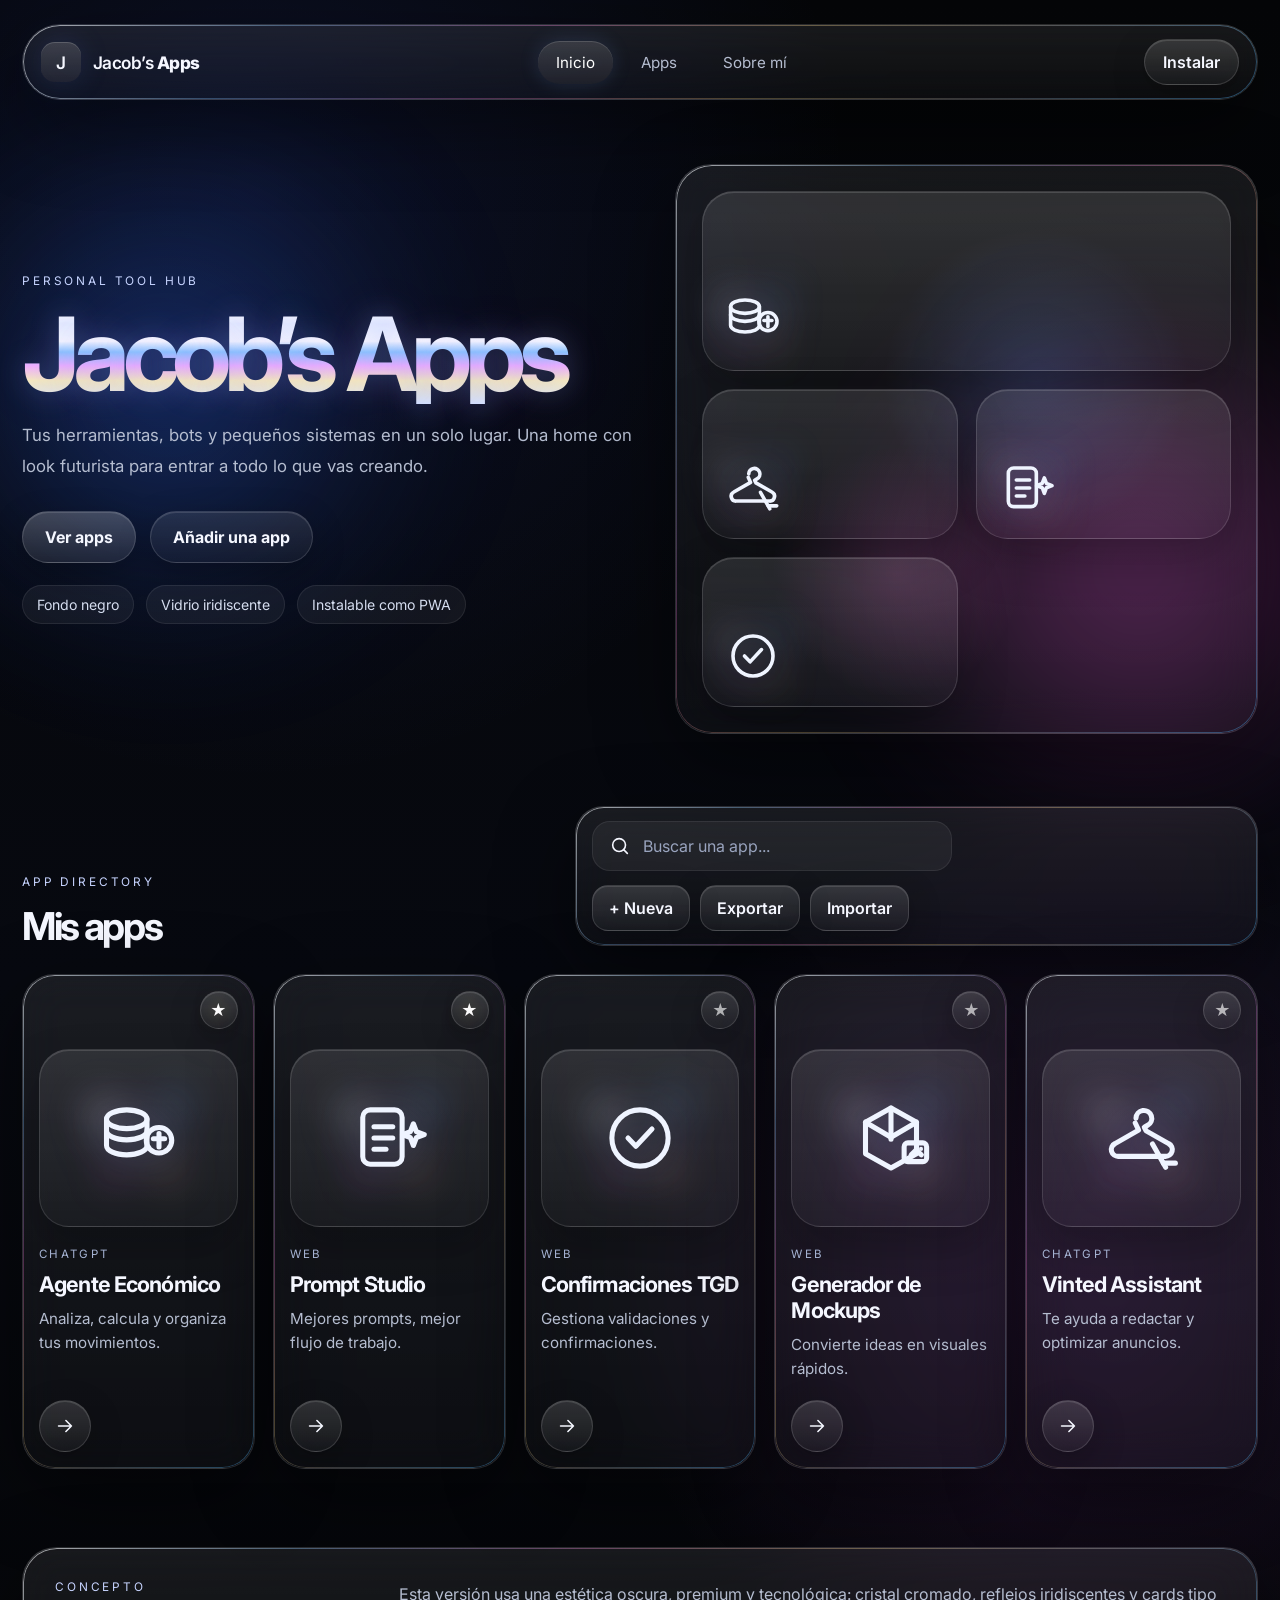
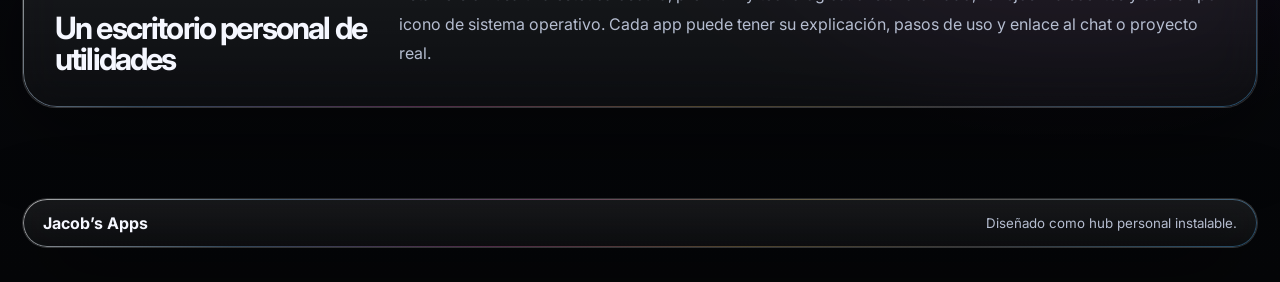
==== jacobs-apps/index.html @ e9bd0914 "Add Jacob's Apps PWA under independent /jacobs-apps path" ====
<!doctype html>
<html lang="es">
<head>
  <meta charset="utf-8">
  <meta name="viewport" content="width=device-width, initial-scale=1, viewport-fit=cover">
  <meta name="theme-color" content="#050608">
  <meta name="description" content="Jacob's Apps — hub personal de herramientas, bots y proyectos.">
  <meta name="apple-mobile-web-app-capable" content="yes">
  <meta name="apple-mobile-web-app-status-bar-style" content="black-translucent">
  <meta name="apple-mobile-web-app-title" content="Jacob's Apps">
  <link rel="manifest" href="manifest.webmanifest">
  <link rel="icon" href="icon.svg" type="image/svg+xml">
  <link rel="apple-touch-icon" href="icons/icon-192.png">
  <link rel="preconnect" href="https://fonts.googleapis.com">
  <link rel="preconnect" href="https://fonts.gstatic.com" crossorigin>
  <link href="https://fonts.googleapis.com/css2?family=Inter:wght@400;500;600;700;800&display=swap" rel="stylesheet">
  <link rel="stylesheet" href="styles.css">
  <title>Jacob's Apps</title>
</head>
<body>
  <div class="noise" aria-hidden="true"></div>
  <div class="aurora aurora-a" aria-hidden="true"></div>
  <div class="aurora aurora-b" aria-hidden="true"></div>

  <header class="shell top-shell">
    <div class="glass nav-bar">
      <a class="brand" href="#home" aria-label="Ir al inicio">
        <span class="brand-chip">J</span>
        <span>Jacob’s <strong>Apps</strong></span>
      </a>
      <nav class="nav-links">
        <a href="#home" class="is-active">Inicio</a>
        <a href="#apps">Apps</a>
        <a href="#about">Sobre mí</a>
      </nav>
      <div class="nav-actions">
        <button class="pill-button" id="installButton" type="button">Instalar</button>
      </div>
    </div>
  </header>

  <main id="home">
    <section class="hero shell">
      <div class="hero-copy">
        <div class="eyebrow">PERSONAL TOOL HUB</div>
        <h1 class="hero-title iridescent-text">Jacob’s Apps</h1>
        <p class="hero-subtitle">Tus herramientas, bots y pequeños sistemas en un solo lugar. Una home con look futurista para entrar a todo lo que vas creando.</p>
        <div class="hero-cta-row">
          <a class="cta primary" href="#apps">Ver apps</a>
          <button class="cta secondary" id="heroAddButton" type="button">Añadir una app</button>
        </div>
        <div class="hero-meta">
          <span>Fondo negro</span>
          <span>Vidrio iridiscente</span>
          <span>Instalable como PWA</span>
        </div>
      </div>
      <div class="hero-showcase glass">
        <div class="showcase-rings" aria-hidden="true"></div>
        <div class="showcase-grid" id="heroPreview"></div>
      </div>
    </section>

    <section class="shell controls-row" id="apps">
      <div>
        <div class="eyebrow">APP DIRECTORY</div>
        <h2 class="section-title">Mis apps</h2>
      </div>
      <div class="toolbar glass">
        <label class="search-field" aria-label="Buscar apps">
          <svg viewBox="0 0 24 24" aria-hidden="true"><circle cx="11" cy="11" r="7"></circle><path d="m20 20-4-4"></path></svg>
          <input id="searchInput" type="search" placeholder="Buscar una app..." autocomplete="off">
        </label>
        <div class="toolbar-buttons">
          <button class="mini-button" id="addAppButton" type="button">+ Nueva</button>
          <button class="mini-button" id="exportButton" type="button">Exportar</button>
          <button class="mini-button" id="importButton" type="button">Importar</button>
          <input id="importFile" type="file" accept="application/json,.json" hidden>
        </div>
      </div>
    </section>

    <section class="shell">
      <div class="apps-grid" id="appsGrid"></div>
      <div class="empty-state glass" id="emptyState" hidden>
        <h3>No hay resultados</h3>
        <p>Prueba otra búsqueda o añade una nueva app.</p>
      </div>
    </section>

    <section class="shell about-section" id="about">
      <div class="glass about-card">
        <div>
          <div class="eyebrow">CONCEPTO</div>
          <h2 class="section-title small">Un escritorio personal de utilidades</h2>
        </div>
        <p>Esta versión usa una estética oscura, premium y tecnológica: cristal cromado, reflejos iridiscentes y cards tipo icono de sistema operativo. Cada app puede tener su explicación, pasos de uso y enlace al chat o proyecto real.</p>
      </div>
    </section>
  </main>

  <footer class="shell footer">
    <div class="glass footer-card">
      <span>Jacob’s Apps</span>
      <small>Diseñado como hub personal instalable.</small>
    </div>
  </footer>

  <div class="overlay" id="detailOverlay" hidden>
    <div class="overlay-backdrop" data-close="detail"></div>
    <section class="modal glass detail-modal" role="dialog" aria-modal="true" aria-labelledby="detailTitle">
      <button class="icon-close" type="button" data-close="detail" aria-label="Cerrar">
        <svg viewBox="0 0 24 24"><path d="M18 6 6 18M6 6l12 12"></path></svg>
      </button>
      <div id="detailContent"></div>
    </section>
  </div>

  <div class="overlay" id="editorOverlay" hidden>
    <div class="overlay-backdrop" data-close="editor"></div>
    <section class="modal glass editor-modal" role="dialog" aria-modal="true" aria-labelledby="editorTitle">
      <button class="icon-close" type="button" data-close="editor" aria-label="Cerrar">
        <svg viewBox="0 0 24 24"><path d="M18 6 6 18M6 6l12 12"></path></svg>
      </button>
      <div class="modal-head">
        <div class="eyebrow">EDITA TU CATÁLOGO</div>
        <h2 id="editorTitle" class="section-title small">Nueva app</h2>
      </div>
      <form id="appForm" class="app-form">
        <input type="hidden" id="fieldId">
        <div class="form-grid">
          <label>
            <span>Nombre *</span>
            <input id="fieldName" maxlength="40" required>
          </label>
          <label>
            <span>Tipo</span>
            <select id="fieldType">
              <option>ChatGPT</option>
              <option>Telegram</option>
              <option>Web</option>
              <option>Otro</option>
            </select>
          </label>
          <label class="full">
            <span>Descripción corta</span>
            <input id="fieldTagline" maxlength="80" placeholder="Una frase corta para la tarjeta">
          </label>
          <label class="full">
            <span>Descripción completa</span>
            <textarea id="fieldDescription" rows="4" placeholder="Explica qué hace esta app."></textarea>
          </label>
          <label>
            <span>Icono</span>
            <select id="fieldIcon">
              <option value="coins">Monedas</option>
              <option value="hanger">Percha</option>
              <option value="spark">Documento + brillo</option>
              <option value="check">Check</option>
              <option value="cube">Cubo</option>
              <option value="bot">Bot</option>
              <option value="plane">Viajes</option>
              <option value="chart">Gráfico</option>
              <option value="app">Apps</option>
            </select>
          </label>
          <label>
            <span>Enlace</span>
            <input id="fieldUrl" type="url" placeholder="https://...">
          </label>
          <label class="full">
            <span>Pasos de uso (uno por línea)</span>
            <textarea id="fieldSteps" rows="4" placeholder="Abre la app&#10;Escribe lo que necesitas&#10;Recibe el resultado"></textarea>
          </label>
        </div>
        <div class="form-actions">
          <button class="cta secondary" type="button" id="deleteButton" hidden>Eliminar</button>
          <div class="form-actions-right">
            <button class="cta secondary" type="button" data-close="editor">Cancelar</button>
            <button class="cta primary" type="submit">Guardar</button>
          </div>
        </div>
      </form>
    </section>
  </div>

  <div class="overlay" id="installOverlay" hidden>
    <div class="overlay-backdrop" data-close="install"></div>
    <section class="modal glass install-modal" role="dialog" aria-modal="true" aria-labelledby="installTitle">
      <button class="icon-close" type="button" data-close="install" aria-label="Cerrar">
        <svg viewBox="0 0 24 24"><path d="M18 6 6 18M6 6l12 12"></path></svg>
      </button>
      <div class="eyebrow">PWA READY</div>
      <h2 id="installTitle" class="section-title small">Instala Jacob’s Apps</h2>
      <p>Puedes añadirla al escritorio o a la pantalla de inicio para sentirla como una app real.</p>
      <div id="installInstructions" class="install-copy"></div>
      <button class="cta primary" id="nativeInstallButton" type="button" hidden>Instalar ahora</button>
    </section>
  </div>

  <template id="cardTemplate">
    <article class="app-card glass">
      <button class="favorite-button" type="button" aria-label="Marcar favorita">★</button>
      <div class="app-icon-shell">
        <div class="app-icon"></div>
      </div>
      <div class="card-copy">
        <p class="app-type"></p>
        <h3 class="app-name"></h3>
        <p class="app-tagline"></p>
      </div>
      <div class="card-footer">
        <button class="arrow-button" type="button" aria-label="Ver detalle">
          <svg viewBox="0 0 24 24"><path d="M5 12h14m-6-6 6 6-6 6"></path></svg>
        </button>
      </div>
    </article>
  </template>

  <script src="app.js"></script>
</body>
</html>
---- jacobs-apps/styles.css ----
[hidden]{display:none!important}
:root{
  color-scheme:dark;
  --bg:#050608;
  --bg-soft:#0b0d12;
  --panel:rgba(18,20,29,.42);
  --panel-strong:rgba(18,20,29,.66);
  --line:rgba(255,255,255,.12);
  --text:#f5f7ff;
  --muted:#b5bdd0;
  --muted-2:#7c859d;
  --glow-a:rgba(79,148,255,.33);
  --glow-b:rgba(255,91,199,.24);
  --glow-c:rgba(255,206,119,.22);
  --shadow:0 24px 80px rgba(0,0,0,.45);
  --radius:28px;
  --radius-sm:18px;
  --max:1320px;
  font-family:'Inter',system-ui,-apple-system,Segoe UI,sans-serif;
}
*{box-sizing:border-box}
html{scroll-behavior:smooth}
body{margin:0;background:radial-gradient(circle at 20% 10%, rgba(60,91,255,.12), transparent 30%), radial-gradient(circle at 84% 68%, rgba(217,79,255,.12), transparent 28%), linear-gradient(180deg,#050608 0%, #070910 52%, #050608 100%);color:var(--text);min-height:100vh;overflow-x:hidden;-webkit-font-smoothing:antialiased}
a{text-decoration:none;color:inherit}button,input,textarea,select{font:inherit;color:inherit}button{cursor:pointer}svg{width:22px;height:22px;display:block;fill:none;stroke:currentColor;stroke-width:1.75;stroke-linecap:round;stroke-linejoin:round}
.noise,.aurora{position:fixed;pointer-events:none;inset:auto;z-index:-2}.noise{inset:0;background-image:radial-gradient(rgba(255,255,255,.06) 0.4px, transparent 0.4px);background-size:4px 4px;opacity:.08;mix-blend-mode:soft-light}.aurora{width:46vw;height:46vw;filter:blur(90px);opacity:.45;border-radius:50%}.aurora-a{left:-10vw;top:10vh;background:radial-gradient(circle,#2f70ff 0%, rgba(47,112,255,.1) 48%, transparent 70%)}.aurora-b{right:-12vw;top:30vh;background:radial-gradient(circle,#ff4fe7 0%, rgba(255,79,231,.1) 48%, transparent 72%)}
.shell{width:min(var(--max),calc(100% - 44px));margin-inline:auto}
.glass{position:relative;background:linear-gradient(180deg,rgba(255,255,255,.08),rgba(255,255,255,.03));border:1px solid rgba(255,255,255,.12);box-shadow:var(--shadow), inset 0 1px 0 rgba(255,255,255,.10);backdrop-filter:blur(22px);-webkit-backdrop-filter:blur(22px)}
.glass::before{content:"";position:absolute;inset:0;padding:1px;border-radius:inherit;background:linear-gradient(135deg, rgba(255,255,255,.65), rgba(127,195,255,.34) 20%, rgba(255,119,221,.3) 40%, rgba(255,214,122,.3) 60%, rgba(255,255,255,.2) 78%, rgba(77,182,255,.42));-webkit-mask:linear-gradient(#000 0 0) content-box,linear-gradient(#000 0 0);-webkit-mask-composite:xor;mask-composite:exclude;pointer-events:none;opacity:.9}
.top-shell{padding-top:24px}.nav-bar{border-radius:999px;display:flex;align-items:center;justify-content:space-between;padding:14px 18px;gap:18px}.brand{display:flex;align-items:center;gap:12px;font-weight:600;font-size:1.08rem;letter-spacing:-.03em}.brand strong{font-weight:800}.brand-chip{width:40px;height:40px;border-radius:14px;display:grid;place-items:center;background:linear-gradient(180deg,rgba(255,255,255,.16),rgba(255,255,255,.06));box-shadow:inset 0 1px 0 rgba(255,255,255,.16),0 0 30px rgba(90,145,255,.15)}
.nav-links{display:flex;gap:10px;flex-wrap:wrap}.nav-links a{padding:12px 18px;border-radius:999px;color:var(--muted);font-size:.95rem;transition:.22s ease}.nav-links a:hover,.nav-links a.is-active{color:#fff;background:linear-gradient(180deg,rgba(255,255,255,.14),rgba(255,255,255,.05));box-shadow:inset 0 1px 0 rgba(255,255,255,.14), 0 0 20px rgba(111,172,255,.15)}
.pill-button,.mini-button,.cta,.arrow-button,.favorite-button,.icon-close{border:1px solid rgba(255,255,255,.14);background:linear-gradient(180deg,rgba(255,255,255,.14),rgba(255,255,255,.04));color:var(--text);box-shadow:inset 0 1px 0 rgba(255,255,255,.12),0 10px 32px rgba(0,0,0,.25);transition:transform .2s ease, box-shadow .2s ease, background .2s ease}.pill-button:hover,.mini-button:hover,.cta:hover,.arrow-button:hover,.favorite-button:hover,.icon-close:hover{transform:translateY(-2px);box-shadow:inset 0 1px 0 rgba(255,255,255,.18),0 16px 38px rgba(0,0,0,.35)}
.pill-button{border-radius:999px;padding:12px 18px;font-weight:600}.hero{padding-top:64px;display:grid;grid-template-columns:minmax(0,1.03fr) minmax(340px,.97fr);gap:34px;align-items:center}.eyebrow{font-size:.74rem;letter-spacing:.24em;color:#c7d4ff;text-transform:uppercase;margin-bottom:18px}.hero-title{margin:0;font-size:clamp(3.4rem,8vw,7rem);line-height:.95;letter-spacing:-.07em}.iridescent-text{background:linear-gradient(180deg,#ffffff 0%,#eaf0ff 18%,#ffffff 36%,#8dc8ff 47%,#f7b1ff 61%,#fff0ba 76%,#dbe8ff 100%);-webkit-background-clip:text;background-clip:text;color:transparent;text-shadow:0 0 28px rgba(111,172,255,.25), 0 0 55px rgba(255,109,228,.14)}
.hero-subtitle{max-width:640px;font-size:1.05rem;line-height:1.8;color:var(--muted)}.hero-cta-row{display:flex;gap:14px;flex-wrap:wrap;margin-top:30px}.cta{border-radius:999px;padding:15px 22px;min-height:52px;font-weight:700}.cta.primary{background:linear-gradient(180deg,rgba(255,255,255,.22),rgba(255,255,255,.08))}.cta.secondary{background:linear-gradient(180deg,rgba(255,255,255,.10),rgba(255,255,255,.03))}.hero-meta{display:flex;gap:12px;flex-wrap:wrap;margin-top:22px}.hero-meta span{padding:10px 14px;border-radius:999px;background:rgba(255,255,255,.05);border:1px solid rgba(255,255,255,.08);font-size:.88rem;color:#d5ddef}
.hero-showcase{min-height:520px;border-radius:36px;padding:26px;overflow:hidden}.showcase-rings{position:absolute;inset:-10% -10% auto auto;width:120%;height:120%;background:radial-gradient(circle at 60% 40%, rgba(86,145,255,.18), transparent 26%), radial-gradient(circle at 40% 68%, rgba(255,116,222,.16), transparent 20%)}.showcase-grid{position:relative;z-index:1;display:grid;grid-template-columns:repeat(2,minmax(0,1fr));gap:18px;height:100%}.showcase-tile{min-height:150px;border-radius:32px;padding:18px;display:flex;align-items:flex-end;justify-content:flex-start;background:linear-gradient(180deg,rgba(255,255,255,.11),rgba(255,255,255,.03));border:1px solid rgba(255,255,255,.13);box-shadow:inset 0 1px 0 rgba(255,255,255,.14),0 18px 48px rgba(0,0,0,.25)}.showcase-tile:nth-child(1){grid-column:span 2;min-height:180px}.showcase-tile .showcase-icon{width:64px;height:64px}
.controls-row{margin-top:72px;display:flex;align-items:end;justify-content:space-between;gap:20px}.section-title{margin:0;font-size:clamp(2rem,3vw,3.2rem);line-height:1.02;letter-spacing:-.06em}.section-title.small{font-size:clamp(1.8rem,2.4vw,2.35rem)}
.toolbar{padding:14px 16px;border-radius:28px;display:flex;align-items:center;gap:14px;flex-wrap:wrap;justify-content:space-between}.search-field{min-width:min(360px,100%);display:flex;align-items:center;gap:10px;padding:13px 16px;border-radius:18px;background:rgba(255,255,255,.05);border:1px solid rgba(255,255,255,.08)}.search-field input{flex:1;background:transparent;border:0;outline:0}.search-field input::placeholder{color:#99a4be}.toolbar-buttons{display:flex;gap:10px;flex-wrap:wrap}.mini-button{border-radius:16px;padding:12px 16px;font-weight:600}
.apps-grid{margin-top:28px;display:grid;grid-template-columns:repeat(5,minmax(0,1fr));gap:18px}.app-card{border-radius:32px;padding:16px;min-height:340px;display:flex;flex-direction:column;gap:20px;cursor:pointer;overflow:hidden}.app-card:hover{transform:translateY(-5px)}.app-card .favorite-button{align-self:flex-end;width:38px;height:38px;border-radius:50%;display:grid;place-items:center;font-size:1rem;color:rgba(255,255,255,.65)}.app-card .favorite-button.is-on{color:#fff;text-shadow:0 0 18px rgba(255,231,120,.5)}
.app-icon-shell{display:grid;place-items:center;min-height:178px;border-radius:30px;background:linear-gradient(180deg,rgba(255,255,255,.10),rgba(255,255,255,.03));border:1px solid rgba(255,255,255,.12);box-shadow:inset 0 1px 0 rgba(255,255,255,.14),0 22px 46px rgba(0,0,0,.25)}
.app-icon,.detail-icon,.showcase-icon{position:relative;color:#eff4ff;filter:drop-shadow(0 0 20px rgba(120,188,255,.25)) drop-shadow(0 0 24px rgba(255,119,223,.15))}
.app-icon svg,.detail-icon svg,.showcase-icon svg{width:90px;height:90px;stroke-width:1.35}.showcase-icon svg{width:64px;height:64px}.detail-icon svg{width:112px;height:112px}
.app-icon::before,.detail-icon::before,.showcase-icon::before{content:"";position:absolute;inset:-18%;border-radius:38%;background:radial-gradient(circle at 20% 30%, rgba(255,255,255,.28), transparent 20%), radial-gradient(circle at 75% 80%, rgba(255,188,117,.18), transparent 18%), radial-gradient(circle at 82% 20%, rgba(99,188,255,.22), transparent 18%), radial-gradient(circle at 30% 80%, rgba(255,117,219,.16), transparent 17%);filter:blur(18px);z-index:-1}
.card-copy{display:flex;flex-direction:column;gap:10px}.app-type{margin:0;font-size:.72rem;letter-spacing:.20em;text-transform:uppercase;color:#a6b4d4}.app-name{margin:0;font-size:1.35rem;letter-spacing:-.04em}.app-tagline{margin:0;color:var(--muted);line-height:1.55;font-size:.95rem}.card-footer{margin-top:auto;display:flex;justify-content:flex-start}.arrow-button{width:52px;height:52px;border-radius:50%;display:grid;place-items:center}
.empty-state{margin-top:26px;border-radius:26px;padding:42px;text-align:center}
.about-section{margin:78px auto 90px}.about-card{border-radius:34px;padding:32px;display:grid;grid-template-columns:320px 1fr;gap:24px;align-items:start}.about-card p{margin:0;color:var(--muted);line-height:1.85}.footer{padding-bottom:34px}.footer-card{border-radius:999px;padding:14px 20px;display:flex;align-items:center;justify-content:space-between;gap:18px}.footer-card span{font-weight:700}.footer-card small{color:var(--muted)}
.overlay{position:fixed;inset:0;z-index:30;display:grid;place-items:center;padding:24px}.overlay-backdrop{position:absolute;inset:0;background:rgba(1,2,6,.72);backdrop-filter:blur(18px);-webkit-backdrop-filter:blur(18px)}.modal{position:relative;z-index:1;border-radius:34px;width:min(980px,100%);max-height:min(92vh,1000px);overflow:auto;padding:28px}.detail-modal{padding:32px}.editor-modal,.install-modal{width:min(840px,100%)}
.icon-close{position:absolute;right:18px;top:18px;width:44px;height:44px;border-radius:50%;display:grid;place-items:center}
.detail-layout{display:grid;grid-template-columns:260px 1fr;gap:28px;align-items:start}.detail-visual{border-radius:28px;padding:22px;min-height:260px;display:grid;place-items:center;background:linear-gradient(180deg,rgba(255,255,255,.10),rgba(255,255,255,.03));border:1px solid rgba(255,255,255,.12)}.detail-type{font-size:.76rem;letter-spacing:.22em;text-transform:uppercase;color:#aab7d7;margin-bottom:8px}.detail-title{margin:0;font-size:clamp(2rem,4vw,3rem);letter-spacing:-.06em}.detail-tagline{font-size:1.05rem;color:#d3dbef;margin:12px 0 20px}.detail-description{color:var(--muted);line-height:1.85;margin:0 0 22px}.detail-steps{padding:0;margin:0;list-style:none;display:grid;gap:12px}.detail-steps li{display:flex;gap:12px;align-items:flex-start;color:var(--muted)}.step-badge{flex:none;width:28px;height:28px;border-radius:50%;display:grid;place-items:center;background:rgba(255,255,255,.08);border:1px solid rgba(255,255,255,.1);color:#fff;font-size:.85rem}
.detail-actions{display:flex;gap:12px;flex-wrap:wrap;margin-top:28px}.detail-empty{color:var(--muted-2);font-size:.95rem}
.modal-head{margin-bottom:20px}.app-form{display:grid;gap:18px}.form-grid{display:grid;grid-template-columns:repeat(2,minmax(0,1fr));gap:16px}.form-grid label{display:grid;gap:8px}.form-grid label.full{grid-column:1/-1}.form-grid span{font-size:.92rem;color:#cfd7ea}.form-grid input,.form-grid textarea,.form-grid select{border:1px solid rgba(255,255,255,.12);background:rgba(255,255,255,.05);border-radius:18px;padding:14px 16px;outline:0}.form-grid input::placeholder,.form-grid textarea::placeholder{color:#94a1bf}.form-actions{display:flex;justify-content:space-between;gap:14px;flex-wrap:wrap;align-items:center}.form-actions-right{display:flex;gap:12px;flex-wrap:wrap}
.install-copy{color:var(--muted);line-height:1.8;background:rgba(255,255,255,.04);border-radius:22px;border:1px solid rgba(255,255,255,.08);padding:18px}
.hidden{display:none!important}
@media (max-width:1180px){.apps-grid{grid-template-columns:repeat(3,minmax(0,1fr))}.hero{grid-template-columns:1fr}.hero-showcase{min-height:auto}.detail-layout{grid-template-columns:1fr}.about-card{grid-template-columns:1fr}}
@media (max-width:760px){.shell{width:min(var(--max),calc(100% - 24px))}.nav-bar{border-radius:28px;padding:14px;align-items:flex-start;flex-direction:column}.nav-links{width:100%;overflow:auto}.controls-row{align-items:stretch;flex-direction:column}.toolbar{border-radius:26px}.search-field{min-width:0;width:100%}.apps-grid{grid-template-columns:1fr 1fr}.app-card{min-height:310px}.form-grid{grid-template-columns:1fr}.footer-card{border-radius:28px;flex-direction:column;align-items:flex-start}.hero-title{font-size:clamp(2.8rem,18vw,4.8rem)}}
@media (max-width:520px){.apps-grid{grid-template-columns:1fr}.showcase-grid{grid-template-columns:1fr}.showcase-tile:nth-child(1){grid-column:auto}.hero-showcase{padding:18px}.app-icon-shell{min-height:150px}.hero-meta{gap:8px}.cta,.mini-button,.pill-button{width:100%;justify-content:center}.hero-cta-row{flex-direction:column}}
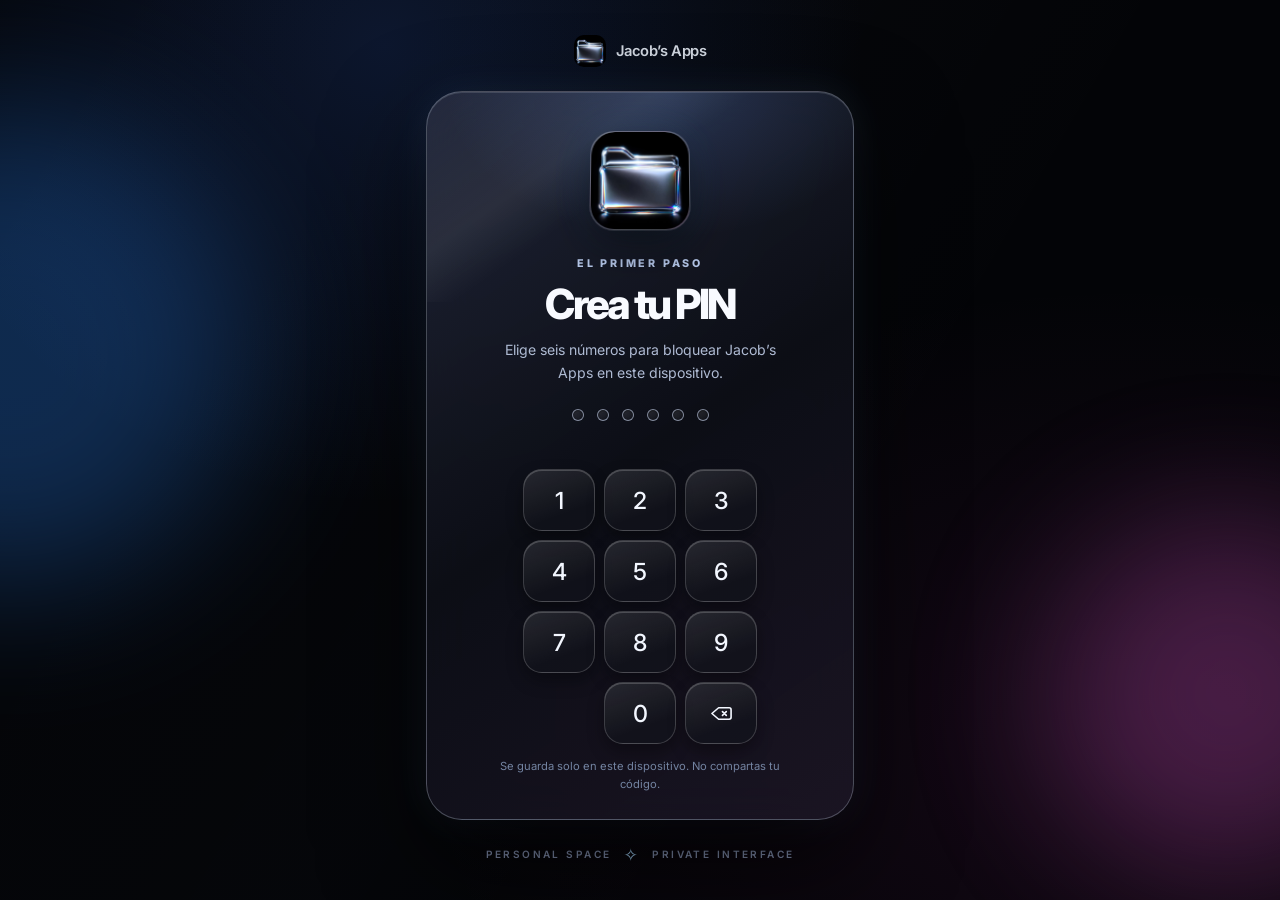
==== commit a4b03753: "Simplify Jacob's Apps to icon launcher, emoji picker and custom chrome logo" ====
--- a/jacobs-apps/index.html
+++ b/jacobs-apps/index.html
@@ -3,220 +3,161 @@
 <head>
   <meta charset="utf-8">
   <meta name="viewport" content="width=device-width, initial-scale=1, viewport-fit=cover">
-  <meta name="theme-color" content="#050608">
-  <meta name="description" content="Jacob's Apps — hub personal de herramientas, bots y proyectos.">
+  <meta name="theme-color" content="#030405">
+  <meta name="description" content="Jacob's Apps — tus herramientas favoritas, en un solo lugar.">
   <meta name="apple-mobile-web-app-capable" content="yes">
   <meta name="apple-mobile-web-app-status-bar-style" content="black-translucent">
   <meta name="apple-mobile-web-app-title" content="Jacob's Apps">
   <link rel="manifest" href="manifest.webmanifest">
-  <link rel="icon" href="icon.svg" type="image/svg+xml">
+  <link rel="icon" href="brand-logo.jpg" type="image/png">
   <link rel="apple-touch-icon" href="icons/icon-192.png">
   <link rel="preconnect" href="https://fonts.googleapis.com">
   <link rel="preconnect" href="https://fonts.gstatic.com" crossorigin>
   <link href="https://fonts.googleapis.com/css2?family=Inter:wght@400;500;600;700;800&display=swap" rel="stylesheet">
   <link rel="stylesheet" href="styles.css">
-  <title>Jacob's Apps</title>
+  <title>Jacob’s Apps</title>
 </head>
-<body>
-  <div class="noise" aria-hidden="true"></div>
-  <div class="aurora aurora-a" aria-hidden="true"></div>
-  <div class="aurora aurora-b" aria-hidden="true"></div>
-
-  <header class="shell top-shell">
-    <div class="glass nav-bar">
-      <a class="brand" href="#home" aria-label="Ir al inicio">
-        <span class="brand-chip">J</span>
-        <span>Jacob’s <strong>Apps</strong></span>
-      </a>
-      <nav class="nav-links">
-        <a href="#home" class="is-active">Inicio</a>
-        <a href="#apps">Apps</a>
-        <a href="#about">Sobre mí</a>
-      </nav>
-      <div class="nav-actions">
-        <button class="pill-button" id="installButton" type="button">Instalar</button>
-      </div>
-    </div>
-  </header>
-
-  <main id="home">
-    <section class="hero shell">
-      <div class="hero-copy">
-        <div class="eyebrow">PERSONAL TOOL HUB</div>
-        <h1 class="hero-title iridescent-text">Jacob’s Apps</h1>
-        <p class="hero-subtitle">Tus herramientas, bots y pequeños sistemas en un solo lugar. Una home con look futurista para entrar a todo lo que vas creando.</p>
-        <div class="hero-cta-row">
-          <a class="cta primary" href="#apps">Ver apps</a>
-          <button class="cta secondary" id="heroAddButton" type="button">Añadir una app</button>
-        </div>
-        <div class="hero-meta">
-          <span>Fondo negro</span>
-          <span>Vidrio iridiscente</span>
-          <span>Instalable como PWA</span>
+<body class="pin-locked">
+  <div id="appShell" hidden inert aria-hidden="true">
+    <header class="shell top-shell" id="home">
+      <div class="topbar">
+        <a href="#home" class="brand" aria-label="Inicio de Jacob’s Apps">
+          <img src="brand-logo.jpg" class="brand-image" alt="">
+          <span>Jacob’s <strong>Apps</strong></span>
+        </a>
+        <nav class="nav-links" aria-label="Navegación principal">
+          <a class="active" href="#home">Inicio</a>
+          <a href="#apps">Apps</a>
+          <button type="button" id="manageButton">Gestionar</button>
+        </nav>
+        <div class="nav-actions">
+          <button class="nav-install" id="installButton" type="button">Instalar</button>
+          <button class="nav-lock" id="lockNowButton" type="button" title="Bloquear" aria-label="Bloquear la app">
+            <svg viewBox="0 0 24 24" aria-hidden="true"><rect x="5" y="10" width="14" height="11" rx="2"></rect><path d="M8 10V7a4 4 0 1 1 8 0v3"></path></svg>
+          </button>
         </div>
       </div>
-      <div class="hero-showcase glass">
-        <div class="showcase-rings" aria-hidden="true"></div>
-        <div class="showcase-grid" id="heroPreview"></div>
-      </div>
-    </section>
+    </header>
 
-    <section class="shell controls-row" id="apps">
-      <div>
-        <div class="eyebrow">APP DIRECTORY</div>
-        <h2 class="section-title">Mis apps</h2>
-      </div>
-      <div class="toolbar glass">
-        <label class="search-field" aria-label="Buscar apps">
-          <svg viewBox="0 0 24 24" aria-hidden="true"><circle cx="11" cy="11" r="7"></circle><path d="m20 20-4-4"></path></svg>
-          <input id="searchInput" type="search" placeholder="Buscar una app..." autocomplete="off">
-        </label>
-        <div class="toolbar-buttons">
-          <button class="mini-button" id="addAppButton" type="button">+ Nueva</button>
-          <button class="mini-button" id="exportButton" type="button">Exportar</button>
-          <button class="mini-button" id="importButton" type="button">Importar</button>
-          <input id="importFile" type="file" accept="application/json,.json" hidden>
+    <main class="shell main-content" id="apps">
+      <h1 class="main-title metal-title">Jacob’s Apps</h1>
+      <div id="appsGrid" class="launcher-grid" aria-label="Biblioteca de aplicaciones"></div>
+      <div id="emptyState" class="empty-state" hidden>Tu biblioteca está vacía. Toca «+» para añadir una app.</div>
+    </main>
+
+    <div class="overlay" id="detailOverlay" hidden>
+      <div class="overlay-backdrop" data-close="detail"></div>
+      <section class="sheet glass" role="dialog" aria-modal="true" aria-labelledby="detailTitle">
+        <button class="icon-close" type="button" data-close="detail" aria-label="Cerrar ficha">×</button>
+        <div id="detailContent"></div>
+      </section>
+    </div>
+
+    <div class="overlay" id="managerOverlay" hidden>
+      <div class="overlay-backdrop" data-close="manager"></div>
+      <section class="sheet glass manager-sheet" role="dialog" aria-modal="true" aria-labelledby="managerTitle">
+        <button class="icon-close" type="button" data-close="manager" aria-label="Cerrar opciones">×</button>
+        <h2 class="sheet-title" id="managerTitle">Gestionar</h2>
+        <p class="sheet-secondary">Personaliza tu biblioteca.</p>
+        <div class="manager-actions">
+          <button class="manage-action" id="addAppButton" type="button"><span>＋</span> Nueva app</button>
+          <button class="manage-action" id="exportButton" type="button"><span>↗</span> Exportar biblioteca</button>
+          <button class="manage-action" id="importButton" type="button"><span>↘</span> Importar biblioteca</button>
+          <button class="manage-action" id="changePinButton" type="button"><span>⌘</span> Cambiar PIN</button>
+          <input type="file" id="importFile" accept=".json,application/json" hidden>
         </div>
-      </div>
-    </section>
+        <p class="manager-note">Los enlaces que añadas se guardan únicamente en este navegador. Para pasarlos a otro dispositivo, exporta e importa la biblioteca.</p>
+      </section>
+    </div>
 
-    <section class="shell">
-      <div class="apps-grid" id="appsGrid"></div>
-      <div class="empty-state glass" id="emptyState" hidden>
-        <h3>No hay resultados</h3>
-        <p>Prueba otra búsqueda o añade una nueva app.</p>
-      </div>
-    </section>
+    <div class="overlay" id="editorOverlay" hidden>
+      <div class="overlay-backdrop" data-close="editor"></div>
+      <section class="sheet glass editor-sheet" role="dialog" aria-modal="true" aria-labelledby="editorTitle">
+        <button class="icon-close" type="button" data-close="editor" aria-label="Cerrar editor">×</button>
+        <h2 class="sheet-title" id="editorTitle">Nueva app</h2>
+        <form id="appForm" class="app-form">
+          <input type="hidden" id="fieldId">
+          <label class="field"><span>Nombre *</span><input id="fieldName" required maxlength="45" placeholder="Ej. Agente de viajes"></label>
+          <label class="field"><span>Enlace del chat, bot o web</span><input id="fieldUrl" type="url" inputmode="url" placeholder="https://..."></label>
+          <div class="editor-icon-select">
+            <div class="icon-heading">
+              <div class="editor-icon-preview" id="selectedIconPreview"></div>
+              <div class="icon-heading-text">
+                <strong>Icono</strong>
+                <div class="icon-tab-bar" role="group" aria-label="Tipo de icono">
+                  <button type="button" class="icon-tab active" data-mode="symbol" aria-pressed="true">Símbolos</button>
+                  <button type="button" class="icon-tab" data-mode="emoji" aria-pressed="false">Emojis</button>
+                </div>
+              </div>
+            </div>
+            <label class="field emoji-custom" id="customEmojiField" hidden><span>Pega cualquier emoji</span><input id="fieldCustomEmoji" type="text" placeholder="💡" aria-label="Emoji personalizado"></label>
+            <label class="emoji-search" id="iconSearchWrap"><input id="iconSearch" type="search" placeholder="Buscar iconos o emojis..." autocomplete="off" aria-label="Buscar iconos"></label>
+            <div id="iconPalette" class="icon-palette" role="group" aria-label="Elige un icono"></div>
+          </div>
+          <label class="field"><span>Tipo de app</span><select id="fieldType"><option>ChatGPT</option><option>Telegram</option><option>Web</option><option>Otro</option></select></label>
+          <label class="field"><span>Descripción corta</span><input id="fieldTagline" maxlength="85" placeholder="¿Para qué sirve?"></label>
+          <label class="field"><span>Descripción completa</span><textarea id="fieldDescription" rows="3" placeholder="Explica cómo te ayuda."></textarea></label>
+          <label class="field"><span>Cómo se usa (un paso por línea)</span><textarea id="fieldSteps" rows="3" placeholder="Abre el enlace&#10;Introduce la información&#10;Obtén el resultado"></textarea></label>
+          <div class="form-actions">
+            <button class="btn btn-danger" type="button" id="deleteButton" hidden>Eliminar</button>
+            <div class="form-actions-right">
+              <button class="btn btn-soft" type="button" data-close="editor">Cancelar</button>
+              <button class="btn btn-primary" type="submit">Guardar</button>
+            </div>
+          </div>
+        </form>
+      </section>
+    </div>
 
-    <section class="shell about-section" id="about">
-      <div class="glass about-card">
-        <div>
-          <div class="eyebrow">CONCEPTO</div>
-          <h2 class="section-title small">Un escritorio personal de utilidades</h2>
-        </div>
-        <p>Esta versión usa una estética oscura, premium y tecnológica: cristal cromado, reflejos iridiscentes y cards tipo icono de sistema operativo. Cada app puede tener su explicación, pasos de uso y enlace al chat o proyecto real.</p>
-      </div>
-    </section>
-  </main>
-
-  <footer class="shell footer">
-    <div class="glass footer-card">
-      <span>Jacob’s Apps</span>
-      <small>Diseñado como hub personal instalable.</small>
+    <div class="overlay" id="installOverlay" hidden>
+      <div class="overlay-backdrop" data-close="install"></div>
+      <section class="sheet glass install-sheet" role="dialog" aria-modal="true" aria-labelledby="installTitle">
+        <button class="icon-close" type="button" data-close="install" aria-label="Cerrar instalación">×</button>
+        <img src="brand-logo.jpg" class="install-logo" alt="">
+        <h2 class="sheet-title" id="installTitle">Instalar Jacob’s Apps</h2>
+        <p class="sheet-secondary">Guárdala en la pantalla de inicio como cualquier otra app.</p>
+        <div id="installInstructions" class="install-copy"></div>
+        <button class="btn btn-primary" type="button" id="nativeInstallButton" hidden>Instalar ahora</button>
+      </section>
     </div>
-  </footer>
-
-  <div class="overlay" id="detailOverlay" hidden>
-    <div class="overlay-backdrop" data-close="detail"></div>
-    <section class="modal glass detail-modal" role="dialog" aria-modal="true" aria-labelledby="detailTitle">
-      <button class="icon-close" type="button" data-close="detail" aria-label="Cerrar">
-        <svg viewBox="0 0 24 24"><path d="M18 6 6 18M6 6l12 12"></path></svg>
-      </button>
-      <div id="detailContent"></div>
-    </section>
   </div>
 
-  <div class="overlay" id="editorOverlay" hidden>
-    <div class="overlay-backdrop" data-close="editor"></div>
-    <section class="modal glass editor-modal" role="dialog" aria-modal="true" aria-labelledby="editorTitle">
-      <button class="icon-close" type="button" data-close="editor" aria-label="Cerrar">
-        <svg viewBox="0 0 24 24"><path d="M18 6 6 18M6 6l12 12"></path></svg>
-      </button>
-      <div class="modal-head">
-        <div class="eyebrow">EDITA TU CATÁLOGO</div>
-        <h2 id="editorTitle" class="section-title small">Nueva app</h2>
+  <section class="lock-screen" id="lockScreen" role="dialog" aria-modal="true" aria-labelledby="pinTitle" data-stage="setup">
+    <div class="pin-halo pin-halo-left" aria-hidden="true"></div>
+    <div class="pin-halo pin-halo-right" aria-hidden="true"></div>
+    <div class="pin-top-brand" aria-hidden="true"><img src="brand-logo.jpg" alt="" class="pin-brand-picture"> Jacob’s Apps</div>
+    <div class="pin-panel glass">
+      <div class="pin-panel-shine" aria-hidden="true"></div>
+      <div class="pin-lock-art" aria-hidden="true"><img src="brand-logo.jpg" class="pin-lock-picture" alt=""></div>
+      <div class="pin-overline" id="pinKicker">ACCESO PRIVADO</div>
+      <h1 class="pin-heading iridescent-text" id="pinTitle">Jacob’s Apps</h1>
+      <p class="pin-description" id="pinSubtitle">Introduce el código para entrar.</p>
+      <div class="pin-dots" id="pinDots" role="status" aria-label="0 de 6 dígitos introducidos">
+        <span class="pin-dot"></span><span class="pin-dot"></span><span class="pin-dot"></span><span class="pin-dot"></span><span class="pin-dot"></span><span class="pin-dot"></span>
       </div>
-      <form id="appForm" class="app-form">
-        <input type="hidden" id="fieldId">
-        <div class="form-grid">
-          <label>
-            <span>Nombre *</span>
-            <input id="fieldName" maxlength="40" required>
-          </label>
-          <label>
-            <span>Tipo</span>
-            <select id="fieldType">
-              <option>ChatGPT</option>
-              <option>Telegram</option>
-              <option>Web</option>
-              <option>Otro</option>
-            </select>
-          </label>
-          <label class="full">
-            <span>Descripción corta</span>
-            <input id="fieldTagline" maxlength="80" placeholder="Una frase corta para la tarjeta">
-          </label>
-          <label class="full">
-            <span>Descripción completa</span>
-            <textarea id="fieldDescription" rows="4" placeholder="Explica qué hace esta app."></textarea>
-          </label>
-          <label>
-            <span>Icono</span>
-            <select id="fieldIcon">
-              <option value="coins">Monedas</option>
-              <option value="hanger">Percha</option>
-              <option value="spark">Documento + brillo</option>
-              <option value="check">Check</option>
-              <option value="cube">Cubo</option>
-              <option value="bot">Bot</option>
-              <option value="plane">Viajes</option>
-              <option value="chart">Gráfico</option>
-              <option value="app">Apps</option>
-            </select>
-          </label>
-          <label>
-            <span>Enlace</span>
-            <input id="fieldUrl" type="url" placeholder="https://...">
-          </label>
-          <label class="full">
-            <span>Pasos de uso (uno por línea)</span>
-            <textarea id="fieldSteps" rows="4" placeholder="Abre la app&#10;Escribe lo que necesitas&#10;Recibe el resultado"></textarea>
-          </label>
-        </div>
-        <div class="form-actions">
-          <button class="cta secondary" type="button" id="deleteButton" hidden>Eliminar</button>
-          <div class="form-actions-right">
-            <button class="cta secondary" type="button" data-close="editor">Cancelar</button>
-            <button class="cta primary" type="submit">Guardar</button>
-          </div>
-        </div>
-      </form>
-    </section>
-  </div>
+      <p class="pin-status" id="pinStatus" aria-live="polite" role="status"></p>
+      <div class="pin-keypad" id="pinKeypad" role="group" aria-label="Teclado numérico para introducir el PIN">
+        <button type="button" data-key="1">1</button>
+        <button type="button" data-key="2">2</button>
+        <button type="button" data-key="3">3</button>
+        <button type="button" data-key="4">4</button>
+        <button type="button" data-key="5">5</button>
+        <button type="button" data-key="6">6</button>
+        <button type="button" data-key="7">7</button>
+        <button type="button" data-key="8">8</button>
+        <button type="button" data-key="9">9</button>
+        <div class="pin-key-empty" aria-hidden="true"></div>
+        <button type="button" data-key="0">0</button>
+        <button type="button" data-key="erase" aria-label="Borrar último dígito" class="pin-erase"><svg viewBox="0 0 24 24"><path d="M9 6H20a2 2 0 0 1 2 2v8a2 2 0 0 1-2 2H9L2 12l7-6Z"></path><path d="m13 10 4 4m0-4-4 4"></path></svg></button>
+      </div>
+      <button type="button" id="pinCancel" class="pin-cancel" hidden>Cancelar cambio de PIN</button>
+      <p id="pinFooterHint" class="pin-footnote">Tu PIN no se publica ni se envía a un servidor.</p>
+    </div>
+    <p class="pin-page-footer">PERSONAL SPACE <span aria-hidden="true">✧</span> PRIVATE INTERFACE</p>
+  </section>
 
-  <div class="overlay" id="installOverlay" hidden>
-    <div class="overlay-backdrop" data-close="install"></div>
-    <section class="modal glass install-modal" role="dialog" aria-modal="true" aria-labelledby="installTitle">
-      <button class="icon-close" type="button" data-close="install" aria-label="Cerrar">
-        <svg viewBox="0 0 24 24"><path d="M18 6 6 18M6 6l12 12"></path></svg>
-      </button>
-      <div class="eyebrow">PWA READY</div>
-      <h2 id="installTitle" class="section-title small">Instala Jacob’s Apps</h2>
-      <p>Puedes añadirla al escritorio o a la pantalla de inicio para sentirla como una app real.</p>
-      <div id="installInstructions" class="install-copy"></div>
-      <button class="cta primary" id="nativeInstallButton" type="button" hidden>Instalar ahora</button>
-    </section>
-  </div>
 
-  <template id="cardTemplate">
-    <article class="app-card glass">
-      <button class="favorite-button" type="button" aria-label="Marcar favorita">★</button>
-      <div class="app-icon-shell">
-        <div class="app-icon"></div>
-      </div>
-      <div class="card-copy">
-        <p class="app-type"></p>
-        <h3 class="app-name"></h3>
-        <p class="app-tagline"></p>
-      </div>
-      <div class="card-footer">
-        <button class="arrow-button" type="button" aria-label="Ver detalle">
-          <svg viewBox="0 0 24 24"><path d="M5 12h14m-6-6 6 6-6 6"></path></svg>
-        </button>
-      </div>
-    </article>
-  </template>
-
+  <script src="pin-lock.js"></script>
   <script src="app.js"></script>
 </body>
 </html>
--- a/jacobs-apps/styles.css
+++ b/jacobs-apps/styles.css
@@ -1,54 +1,87 @@
 [hidden]{display:none!important}
-:root{
-  color-scheme:dark;
-  --bg:#050608;
-  --bg-soft:#0b0d12;
-  --panel:rgba(18,20,29,.42);
-  --panel-strong:rgba(18,20,29,.66);
-  --line:rgba(255,255,255,.12);
-  --text:#f5f7ff;
-  --muted:#b5bdd0;
-  --muted-2:#7c859d;
-  --glow-a:rgba(79,148,255,.33);
-  --glow-b:rgba(255,91,199,.24);
-  --glow-c:rgba(255,206,119,.22);
-  --shadow:0 24px 80px rgba(0,0,0,.45);
-  --radius:28px;
-  --radius-sm:18px;
-  --max:1320px;
-  font-family:'Inter',system-ui,-apple-system,Segoe UI,sans-serif;
-}
+:root{color-scheme:dark;--bg:#020304;--line:rgba(255,255,255,.16);--muted:#9ca4b8;--text:#f6f8ff;font-family:'Inter',system-ui,-apple-system,BlinkMacSystemFont,'Segoe UI',sans-serif;font-synthesis:none}
 *{box-sizing:border-box}
-html{scroll-behavior:smooth}
-body{margin:0;background:radial-gradient(circle at 20% 10%, rgba(60,91,255,.12), transparent 30%), radial-gradient(circle at 84% 68%, rgba(217,79,255,.12), transparent 28%), linear-gradient(180deg,#050608 0%, #070910 52%, #050608 100%);color:var(--text);min-height:100vh;overflow-x:hidden;-webkit-font-smoothing:antialiased}
-a{text-decoration:none;color:inherit}button,input,textarea,select{font:inherit;color:inherit}button{cursor:pointer}svg{width:22px;height:22px;display:block;fill:none;stroke:currentColor;stroke-width:1.75;stroke-linecap:round;stroke-linejoin:round}
-.noise,.aurora{position:fixed;pointer-events:none;inset:auto;z-index:-2}.noise{inset:0;background-image:radial-gradient(rgba(255,255,255,.06) 0.4px, transparent 0.4px);background-size:4px 4px;opacity:.08;mix-blend-mode:soft-light}.aurora{width:46vw;height:46vw;filter:blur(90px);opacity:.45;border-radius:50%}.aurora-a{left:-10vw;top:10vh;background:radial-gradient(circle,#2f70ff 0%, rgba(47,112,255,.1) 48%, transparent 70%)}.aurora-b{right:-12vw;top:30vh;background:radial-gradient(circle,#ff4fe7 0%, rgba(255,79,231,.1) 48%, transparent 72%)}
-.shell{width:min(var(--max),calc(100% - 44px));margin-inline:auto}
-.glass{position:relative;background:linear-gradient(180deg,rgba(255,255,255,.08),rgba(255,255,255,.03));border:1px solid rgba(255,255,255,.12);box-shadow:var(--shadow), inset 0 1px 0 rgba(255,255,255,.10);backdrop-filter:blur(22px);-webkit-backdrop-filter:blur(22px)}
-.glass::before{content:"";position:absolute;inset:0;padding:1px;border-radius:inherit;background:linear-gradient(135deg, rgba(255,255,255,.65), rgba(127,195,255,.34) 20%, rgba(255,119,221,.3) 40%, rgba(255,214,122,.3) 60%, rgba(255,255,255,.2) 78%, rgba(77,182,255,.42));-webkit-mask:linear-gradient(#000 0 0) content-box,linear-gradient(#000 0 0);-webkit-mask-composite:xor;mask-composite:exclude;pointer-events:none;opacity:.9}
-.top-shell{padding-top:24px}.nav-bar{border-radius:999px;display:flex;align-items:center;justify-content:space-between;padding:14px 18px;gap:18px}.brand{display:flex;align-items:center;gap:12px;font-weight:600;font-size:1.08rem;letter-spacing:-.03em}.brand strong{font-weight:800}.brand-chip{width:40px;height:40px;border-radius:14px;display:grid;place-items:center;background:linear-gradient(180deg,rgba(255,255,255,.16),rgba(255,255,255,.06));box-shadow:inset 0 1px 0 rgba(255,255,255,.16),0 0 30px rgba(90,145,255,.15)}
-.nav-links{display:flex;gap:10px;flex-wrap:wrap}.nav-links a{padding:12px 18px;border-radius:999px;color:var(--muted);font-size:.95rem;transition:.22s ease}.nav-links a:hover,.nav-links a.is-active{color:#fff;background:linear-gradient(180deg,rgba(255,255,255,.14),rgba(255,255,255,.05));box-shadow:inset 0 1px 0 rgba(255,255,255,.14), 0 0 20px rgba(111,172,255,.15)}
-.pill-button,.mini-button,.cta,.arrow-button,.favorite-button,.icon-close{border:1px solid rgba(255,255,255,.14);background:linear-gradient(180deg,rgba(255,255,255,.14),rgba(255,255,255,.04));color:var(--text);box-shadow:inset 0 1px 0 rgba(255,255,255,.12),0 10px 32px rgba(0,0,0,.25);transition:transform .2s ease, box-shadow .2s ease, background .2s ease}.pill-button:hover,.mini-button:hover,.cta:hover,.arrow-button:hover,.favorite-button:hover,.icon-close:hover{transform:translateY(-2px);box-shadow:inset 0 1px 0 rgba(255,255,255,.18),0 16px 38px rgba(0,0,0,.35)}
-.pill-button{border-radius:999px;padding:12px 18px;font-weight:600}.hero{padding-top:64px;display:grid;grid-template-columns:minmax(0,1.03fr) minmax(340px,.97fr);gap:34px;align-items:center}.eyebrow{font-size:.74rem;letter-spacing:.24em;color:#c7d4ff;text-transform:uppercase;margin-bottom:18px}.hero-title{margin:0;font-size:clamp(3.4rem,8vw,7rem);line-height:.95;letter-spacing:-.07em}.iridescent-text{background:linear-gradient(180deg,#ffffff 0%,#eaf0ff 18%,#ffffff 36%,#8dc8ff 47%,#f7b1ff 61%,#fff0ba 76%,#dbe8ff 100%);-webkit-background-clip:text;background-clip:text;color:transparent;text-shadow:0 0 28px rgba(111,172,255,.25), 0 0 55px rgba(255,109,228,.14)}
-.hero-subtitle{max-width:640px;font-size:1.05rem;line-height:1.8;color:var(--muted)}.hero-cta-row{display:flex;gap:14px;flex-wrap:wrap;margin-top:30px}.cta{border-radius:999px;padding:15px 22px;min-height:52px;font-weight:700}.cta.primary{background:linear-gradient(180deg,rgba(255,255,255,.22),rgba(255,255,255,.08))}.cta.secondary{background:linear-gradient(180deg,rgba(255,255,255,.10),rgba(255,255,255,.03))}.hero-meta{display:flex;gap:12px;flex-wrap:wrap;margin-top:22px}.hero-meta span{padding:10px 14px;border-radius:999px;background:rgba(255,255,255,.05);border:1px solid rgba(255,255,255,.08);font-size:.88rem;color:#d5ddef}
-.hero-showcase{min-height:520px;border-radius:36px;padding:26px;overflow:hidden}.showcase-rings{position:absolute;inset:-10% -10% auto auto;width:120%;height:120%;background:radial-gradient(circle at 60% 40%, rgba(86,145,255,.18), transparent 26%), radial-gradient(circle at 40% 68%, rgba(255,116,222,.16), transparent 20%)}.showcase-grid{position:relative;z-index:1;display:grid;grid-template-columns:repeat(2,minmax(0,1fr));gap:18px;height:100%}.showcase-tile{min-height:150px;border-radius:32px;padding:18px;display:flex;align-items:flex-end;justify-content:flex-start;background:linear-gradient(180deg,rgba(255,255,255,.11),rgba(255,255,255,.03));border:1px solid rgba(255,255,255,.13);box-shadow:inset 0 1px 0 rgba(255,255,255,.14),0 18px 48px rgba(0,0,0,.25)}.showcase-tile:nth-child(1){grid-column:span 2;min-height:180px}.showcase-tile .showcase-icon{width:64px;height:64px}
-.controls-row{margin-top:72px;display:flex;align-items:end;justify-content:space-between;gap:20px}.section-title{margin:0;font-size:clamp(2rem,3vw,3.2rem);line-height:1.02;letter-spacing:-.06em}.section-title.small{font-size:clamp(1.8rem,2.4vw,2.35rem)}
-.toolbar{padding:14px 16px;border-radius:28px;display:flex;align-items:center;gap:14px;flex-wrap:wrap;justify-content:space-between}.search-field{min-width:min(360px,100%);display:flex;align-items:center;gap:10px;padding:13px 16px;border-radius:18px;background:rgba(255,255,255,.05);border:1px solid rgba(255,255,255,.08)}.search-field input{flex:1;background:transparent;border:0;outline:0}.search-field input::placeholder{color:#99a4be}.toolbar-buttons{display:flex;gap:10px;flex-wrap:wrap}.mini-button{border-radius:16px;padding:12px 16px;font-weight:600}
-.apps-grid{margin-top:28px;display:grid;grid-template-columns:repeat(5,minmax(0,1fr));gap:18px}.app-card{border-radius:32px;padding:16px;min-height:340px;display:flex;flex-direction:column;gap:20px;cursor:pointer;overflow:hidden}.app-card:hover{transform:translateY(-5px)}.app-card .favorite-button{align-self:flex-end;width:38px;height:38px;border-radius:50%;display:grid;place-items:center;font-size:1rem;color:rgba(255,255,255,.65)}.app-card .favorite-button.is-on{color:#fff;text-shadow:0 0 18px rgba(255,231,120,.5)}
-.app-icon-shell{display:grid;place-items:center;min-height:178px;border-radius:30px;background:linear-gradient(180deg,rgba(255,255,255,.10),rgba(255,255,255,.03));border:1px solid rgba(255,255,255,.12);box-shadow:inset 0 1px 0 rgba(255,255,255,.14),0 22px 46px rgba(0,0,0,.25)}
-.app-icon,.detail-icon,.showcase-icon{position:relative;color:#eff4ff;filter:drop-shadow(0 0 20px rgba(120,188,255,.25)) drop-shadow(0 0 24px rgba(255,119,223,.15))}
-.app-icon svg,.detail-icon svg,.showcase-icon svg{width:90px;height:90px;stroke-width:1.35}.showcase-icon svg{width:64px;height:64px}.detail-icon svg{width:112px;height:112px}
-.app-icon::before,.detail-icon::before,.showcase-icon::before{content:"";position:absolute;inset:-18%;border-radius:38%;background:radial-gradient(circle at 20% 30%, rgba(255,255,255,.28), transparent 20%), radial-gradient(circle at 75% 80%, rgba(255,188,117,.18), transparent 18%), radial-gradient(circle at 82% 20%, rgba(99,188,255,.22), transparent 18%), radial-gradient(circle at 30% 80%, rgba(255,117,219,.16), transparent 17%);filter:blur(18px);z-index:-1}
-.card-copy{display:flex;flex-direction:column;gap:10px}.app-type{margin:0;font-size:.72rem;letter-spacing:.20em;text-transform:uppercase;color:#a6b4d4}.app-name{margin:0;font-size:1.35rem;letter-spacing:-.04em}.app-tagline{margin:0;color:var(--muted);line-height:1.55;font-size:.95rem}.card-footer{margin-top:auto;display:flex;justify-content:flex-start}.arrow-button{width:52px;height:52px;border-radius:50%;display:grid;place-items:center}
-.empty-state{margin-top:26px;border-radius:26px;padding:42px;text-align:center}
-.about-section{margin:78px auto 90px}.about-card{border-radius:34px;padding:32px;display:grid;grid-template-columns:320px 1fr;gap:24px;align-items:start}.about-card p{margin:0;color:var(--muted);line-height:1.85}.footer{padding-bottom:34px}.footer-card{border-radius:999px;padding:14px 20px;display:flex;align-items:center;justify-content:space-between;gap:18px}.footer-card span{font-weight:700}.footer-card small{color:var(--muted)}
-.overlay{position:fixed;inset:0;z-index:30;display:grid;place-items:center;padding:24px}.overlay-backdrop{position:absolute;inset:0;background:rgba(1,2,6,.72);backdrop-filter:blur(18px);-webkit-backdrop-filter:blur(18px)}.modal{position:relative;z-index:1;border-radius:34px;width:min(980px,100%);max-height:min(92vh,1000px);overflow:auto;padding:28px}.detail-modal{padding:32px}.editor-modal,.install-modal{width:min(840px,100%)}
-.icon-close{position:absolute;right:18px;top:18px;width:44px;height:44px;border-radius:50%;display:grid;place-items:center}
-.detail-layout{display:grid;grid-template-columns:260px 1fr;gap:28px;align-items:start}.detail-visual{border-radius:28px;padding:22px;min-height:260px;display:grid;place-items:center;background:linear-gradient(180deg,rgba(255,255,255,.10),rgba(255,255,255,.03));border:1px solid rgba(255,255,255,.12)}.detail-type{font-size:.76rem;letter-spacing:.22em;text-transform:uppercase;color:#aab7d7;margin-bottom:8px}.detail-title{margin:0;font-size:clamp(2rem,4vw,3rem);letter-spacing:-.06em}.detail-tagline{font-size:1.05rem;color:#d3dbef;margin:12px 0 20px}.detail-description{color:var(--muted);line-height:1.85;margin:0 0 22px}.detail-steps{padding:0;margin:0;list-style:none;display:grid;gap:12px}.detail-steps li{display:flex;gap:12px;align-items:flex-start;color:var(--muted)}.step-badge{flex:none;width:28px;height:28px;border-radius:50%;display:grid;place-items:center;background:rgba(255,255,255,.08);border:1px solid rgba(255,255,255,.1);color:#fff;font-size:.85rem}
-.detail-actions{display:flex;gap:12px;flex-wrap:wrap;margin-top:28px}.detail-empty{color:var(--muted-2);font-size:.95rem}
-.modal-head{margin-bottom:20px}.app-form{display:grid;gap:18px}.form-grid{display:grid;grid-template-columns:repeat(2,minmax(0,1fr));gap:16px}.form-grid label{display:grid;gap:8px}.form-grid label.full{grid-column:1/-1}.form-grid span{font-size:.92rem;color:#cfd7ea}.form-grid input,.form-grid textarea,.form-grid select{border:1px solid rgba(255,255,255,.12);background:rgba(255,255,255,.05);border-radius:18px;padding:14px 16px;outline:0}.form-grid input::placeholder,.form-grid textarea::placeholder{color:#94a1bf}.form-actions{display:flex;justify-content:space-between;gap:14px;flex-wrap:wrap;align-items:center}.form-actions-right{display:flex;gap:12px;flex-wrap:wrap}
-.install-copy{color:var(--muted);line-height:1.8;background:rgba(255,255,255,.04);border-radius:22px;border:1px solid rgba(255,255,255,.08);padding:18px}
-.hidden{display:none!important}
-@media (max-width:1180px){.apps-grid{grid-template-columns:repeat(3,minmax(0,1fr))}.hero{grid-template-columns:1fr}.hero-showcase{min-height:auto}.detail-layout{grid-template-columns:1fr}.about-card{grid-template-columns:1fr}}
-@media (max-width:760px){.shell{width:min(var(--max),calc(100% - 24px))}.nav-bar{border-radius:28px;padding:14px;align-items:flex-start;flex-direction:column}.nav-links{width:100%;overflow:auto}.controls-row{align-items:stretch;flex-direction:column}.toolbar{border-radius:26px}.search-field{min-width:0;width:100%}.apps-grid{grid-template-columns:1fr 1fr}.app-card{min-height:310px}.form-grid{grid-template-columns:1fr}.footer-card{border-radius:28px;flex-direction:column;align-items:flex-start}.hero-title{font-size:clamp(2.8rem,18vw,4.8rem)}}
-@media (max-width:520px){.apps-grid{grid-template-columns:1fr}.showcase-grid{grid-template-columns:1fr}.showcase-tile:nth-child(1){grid-column:auto}.hero-showcase{padding:18px}.app-icon-shell{min-height:150px}.hero-meta{gap:8px}.cta,.mini-button,.pill-button{width:100%;justify-content:center}.hero-cta-row{flex-direction:column}}
+html{scroll-behavior:smooth;scroll-padding-top:140px}
+body{margin:0;min-height:100vh;color:var(--text);background:radial-gradient(ellipse 60% 32% at 50% 20%,rgba(34,55,93,.11),transparent 77%),#030405;-webkit-font-smoothing:antialiased}
+button,input,textarea,select{font:inherit;color:inherit}button{cursor:pointer}a{color:inherit;text-decoration:none}button:focus-visible,a:focus-visible,input:focus-visible,textarea:focus-visible,select:focus-visible{outline:2px solid #a9d9ff;outline-offset:4px}svg{display:block;fill:none;stroke:currentColor;stroke-linecap:round;stroke-linejoin:round;stroke-width:1.7}
+.shell{width:min(1150px,calc(100% - 64px));margin-inline:auto}
+.top-shell{padding-top:max(25px,env(safe-area-inset-top))}
+.topbar{border:1px solid rgba(240,247,255,.22);border-radius:999px;min-height:70px;padding:10px 16px 10px 14px;display:flex;justify-content:space-between;align-items:center;gap:18px;box-shadow:inset 0 1px 0 #ffffff3b,0 0 0 1px #68beff0b,0 12px 45px #0009;background:linear-gradient(155deg,#11151cdd,#06070af5 58%,#101019dd);backdrop-filter:blur(16px);-webkit-backdrop-filter:blur(16px)}
+.brand{display:inline-flex;align-items:center;gap:9px;font-weight:650;letter-spacing:-.055em;white-space:nowrap;font-size:1rem}.brand strong{font-weight:750}.brand-image{display:block;width:43px;height:43px;border-radius:13px;object-fit:cover}
+.nav-links{display:flex;align-items:center;gap:6px}.nav-links a,.nav-links button{border:0;border-radius:999px;padding:12px 17px;background:transparent;color:#aeb6c9;font-size:.84rem;font-weight:600;white-space:nowrap;transition:.18s}.nav-links :is(a,button):hover,.nav-links .active{background:linear-gradient(180deg,#ffffff28,#ffffff08);box-shadow:inset 0 1px 0 #ffffff33;color:#fff}
+.nav-actions{display:flex;align-items:center;gap:10px}.nav-install,.nav-lock{height:42px;border:1px solid #ffffff35;border-radius:999px;background:linear-gradient(145deg,#ffffff24,#ffffff08);box-shadow:inset 0 1px 0 #ffffff29;color:#f6f7fc;font-weight:650;font-size:.84rem}.nav-install{padding:0 20px}.nav-lock{width:42px;display:grid;place-items:center}.nav-lock svg{width:17px;height:17px}.nav-install:hover,.nav-lock:hover{border-color:#99d4ff94;box-shadow:0 0 16px #69afff33,inset 0 1px 0 #ffffff66}
+.main-content{padding-top:clamp(48px,8vh,92px);padding-bottom:90px;min-height:70vh}
+.main-title{font-size:clamp(43px,6.3vw,82px);line-height:1;letter-spacing:-.073em;text-align:center;font-weight:750;margin:0 0 clamp(52px,9vh,100px);filter:drop-shadow(0 0 30px #3e78dc22)}
+.metal-title{background:linear-gradient(178deg,#fff 10%,#dceaff 31%,#fefeff 43%,#9bbae1 55%,#dbadf1 68%,#fafafa 80%,#aabeda 99%);background-clip:text;-webkit-background-clip:text;color:transparent}
+.launcher-grid{display:grid;grid-template-columns:repeat(6,minmax(0,1fr));column-gap:24px;row-gap:44px;align-items:start}
+.launch-item{border:0;padding:0;background:none;display:flex;flex-direction:column;align-items:center;gap:14px;text-align:center;color:var(--text);min-width:0;touch-action:manipulation;-webkit-tap-highlight-color:transparent}
+.launch-icon{position:relative;display:grid;place-items:center;overflow:hidden;isolation:isolate;width:min(100%,146px);aspect-ratio:1;border-radius:30%;background:linear-gradient(151deg,#8eadd54b 0%,#121927eb 19%,#141b2bdd 39%,#070b11eb 67%,#8f9db149 100%);border:1px solid #b9dfff8f;box-shadow:inset 0 2px 3px #ffffffa6,inset 0 -3px 6px #051023aa,3px 5px 0 #010204,0 10px 28px #000c,0 0 17px #6fafff2b;transition:transform .22s ease,box-shadow .22s ease}
+.launch-icon::before{content:"";position:absolute;inset:3px;border-radius:inherit;pointer-events:none;border:1px solid #ffffff45;box-shadow:inset 5px 5px 11px #def1ff35,inset -8px -10px 13px #1410257a;background:linear-gradient(158deg,#ffffff26 0%,transparent 28%,#ffd0fb12 47%,transparent 64%,#b5f1ff18 100%);z-index:-1}
+.launch-icon::after{content:"";position:absolute;pointer-events:none;inset:0;border-radius:inherit;background:linear-gradient(121deg,transparent 6%,#a2dbff52 13%,transparent 20%,transparent 70%,#fbd6ec39 82%,transparent 91%),linear-gradient(179deg,#ffffff2e 0%,transparent 8%,transparent 89%,#fff8e031 98%);opacity:.67}
+.launch-item:hover .launch-icon{transform:translateY(-5px) scale(1.04);box-shadow:inset 0 2px 3px #ffffffb0,inset 0 -3px 6px #051023aa,0 18px 30px #000d,0 0 26px #7cbeff55,0 0 21px #efb1ff26}
+.launch-item:active .launch-icon{transform:scale(.95)}.launch-name{max-width:100%;font-size:.90rem;line-height:1.45;color:#e8eaf2;font-weight:500;letter-spacing:-.026em;overflow-wrap:break-word;text-wrap:balance}
+.icon-art{position:relative;z-index:2;width:59%;height:59%;display:grid;place-items:center;filter:drop-shadow(0 1px 1px #fff6) drop-shadow(0 0 10px #93ceff55)}
+.icon-art svg{width:100%;height:100%;filter:drop-shadow(0 2px 1px #080f20)}
+.emoji-art{font-size:clamp(34px,4vw,65px);line-height:1;display:grid;place-items:center;width:100%;height:100%;text-shadow:0 1px 5px #ffffff44,0 7px 15px #000c;filter:drop-shadow(0 0 16px #7baaff33)}
+.launch-item.new-app .launch-icon{background:linear-gradient(150deg,#1a1e29ad,#070809ef);border-style:dashed;border-color:#91a0b96e;box-shadow:inset 0 1px 0 #ffffff15,0 10px 24px #0008}.launch-item.new-app .launch-icon::before{background:none}.launch-item.new-app .launch-icon::after{display:none}.launch-item.new-app .launch-icon .plus-mark{font-size:4rem;line-height:1;font-weight:250;color:#e9f1ffb3}.launch-item.new-app .launch-name{color:#929eb3}
+.empty-state{text-align:center;color:#a4adc2;font-size:.88rem;padding:30px}
+/* Sheets */
+.glass{background:linear-gradient(152deg,#242a3bbd 0%,#0a0c14f5 47%,#171726ed 100%);border:1px solid #dfedff46;box-shadow:0 28px 90px #000d,0 0 32px #6f91cc13,inset 0 1px 0 #ffffff40;backdrop-filter:blur(26px);-webkit-backdrop-filter:blur(26px)}
+.overlay{position:fixed;inset:0;z-index:30;display:grid;place-items:center;padding:25px}.overlay-backdrop{position:absolute;inset:0;background:#020307dd;backdrop-filter:blur(12px);-webkit-backdrop-filter:blur(12px)}
+.sheet{position:relative;width:min(760px,100%);max-height:min(90dvh,920px);overflow-y:auto;border-radius:29px;padding:35px 36px}.icon-close{position:absolute;top:19px;right:19px;border:1px solid #ffffff24;border-radius:50%;width:36px;height:36px;background:#ffffff0b;font-size:1.35rem;display:grid;place-items:center}
+.sheet-title{font-size:clamp(1.9rem,4vw,2.5rem);letter-spacing:-.065em;margin:0 38px 15px 0;font-weight:730}.sheet-secondary{color:#b8c1d5;font-size:.96rem;line-height:1.7;margin:0 0 27px}
+.detail-top{display:flex;align-items:center;gap:24px;padding-right:38px}.detail-icon{width:144px;height:144px;border-radius:30%;flex:none;display:grid;place-items:center;background:linear-gradient(150deg,#8bb6f064,#141b2ff5 40%,#090b13e8 75%,#fac8ff40);border:1px solid #c9edff95;box-shadow:inset 0 2px 4px #ffffff85,0 14px 28px #000a,0 0 23px #6ba5ee2b;position:relative}.detail-icon .icon-art{width:64%;height:64%}.detail-icon .emoji-art{font-size:70px}
+.detail-title{font-size:clamp(1.65rem,3.2vw,2.5rem);line-height:1.15;letter-spacing:-.065em;margin:0 0 7px}.detail-kind{text-transform:uppercase;letter-spacing:.16em;color:#a1bddc;font-size:.72rem;margin-bottom:10px}.detail-tagline{color:#b6c0d4;font-size:.90rem;line-height:1.6;margin:0}.detail-divider{height:1px;background:linear-gradient(90deg,transparent,#b4d8ff42,transparent);margin:25px 0}.detail-body{color:#c3c9d6;line-height:1.85;font-size:.92rem}.detail-section-label{margin:0 0 12px;font-size:.77rem;letter-spacing:.15em;text-transform:uppercase;color:#b4cbed}.detail-steps{padding:0;margin:0;display:grid;gap:13px;list-style:none}.detail-steps li{display:flex;align-items:flex-start;gap:12px}.detail-steps li span:first-child{width:24px;height:24px;border-radius:50%;display:grid;place-items:center;flex:none;border:1px solid #ffffff39;font-size:.75rem;background:#ffffff14;color:#e4f0ff}.detail-actions{display:flex;gap:11px;flex-wrap:wrap;margin-top:28px}.detail-empty-link{font-size:.85rem;color:#a5b0c2;padding:15px 0 0}
+.btn{border:1px solid #ffffff3c;border-radius:14px;padding:12px 19px;min-height:44px;font-size:.87rem;font-weight:650;color:#eff5ff;background:#ffffff12;transition:background .16s,transform .16s}.btn:hover{background:#ffffff22;transform:translateY(-1px)}.btn-primary{background:linear-gradient(132deg,#eff9ff 0%,#aacded 45%,#e8c4ed 75%,#dfe9ff 100%);color:#08101b;border:0}.btn-soft{background:#ffffff11}.btn-danger{color:#ffc3d0;background:#5a23352b;border-color:#aa637244}
+.manager-sheet{width:min(455px,100%)}.manager-actions{display:grid;gap:8px}.manage-action{width:100%;border:1px solid #ffffff1c;background:#ffffff08;display:flex;align-items:center;gap:15px;padding:15px 18px;border-radius:15px;text-align:left;font-size:.94rem}.manage-action:hover{background:#ffffff18}.manage-action span{width:30px;display:grid;place-items:center;font-size:1.24rem;color:#d7eaff}.manager-note{margin:20px 0 0;color:#8794aa;line-height:1.7;font-size:.75rem}
+.editor-sheet{width:min(690px,100%)}.app-form{display:flex;flex-direction:column;gap:15px}.field{display:flex;flex-direction:column;gap:8px}.field span{font-size:.83rem;color:#d9e3f2;font-weight:500}.field input,.field select,.field textarea,.emoji-search input{border:1px solid #ffffff29;background:#ffffff0b;border-radius:14px;padding:13px 14px;min-width:0;width:100%;outline:none;color:#f7f9ff}.field :is(input,textarea)::placeholder,.emoji-search input::placeholder{color:#838ea4}.field textarea{resize:vertical;line-height:1.6}.field input:focus,.field textarea:focus,.emoji-search input:focus{border-color:#a1d9ff88;box-shadow:0 0 0 3px #62b1ff1d}.field select{color-scheme:dark}
+.editor-icon-select{border:1px solid #ffffff1d;background:#ffffff07;border-radius:20px;padding:16px;display:grid;gap:12px}.icon-heading{display:flex;align-items:center;gap:17px}.editor-icon-preview{width:76px;height:76px;flex:none;display:grid;place-items:center;border:1px solid #b7dfff6b;border-radius:23px;background:linear-gradient(150deg,#8dbfff47,#121829e8 45%,#f0adff25);box-shadow:inset 0 1px 2px #ffffff91}.editor-icon-preview .icon-art{width:63%;height:63%}.editor-icon-preview .emoji-art{font-size:40px}.icon-heading-text{display:grid;gap:8px;min-width:0}.icon-heading-text strong{font-size:.91rem}
+.icon-tab-bar{display:flex;gap:6px}.icon-tab{border:1px solid #ffffff25;background:#ffffff0a;border-radius:11px;padding:8px 13px;font-size:.78rem}.icon-tab.active{color:#111e2c;background:linear-gradient(130deg,#ddecff,#dfb6ef);border-color:transparent;font-weight:650}.emoji-search input{padding:11px 13px;font-size:.88rem}.icon-palette{max-height:210px;overflow-y:auto;display:grid;grid-template-columns:repeat(8,minmax(0,1fr));gap:7px;align-content:start;padding:2px}.icon-swatch{aspect-ratio:1;border-radius:13px;display:grid;place-items:center;border:1px solid #ffffff1d;background:#ffffff0c;padding:4px;min-width:0}.icon-swatch:hover{background:#ffffff28;border-color:#92d5ff6b}.icon-swatch[aria-pressed="true"]{border:2px solid #b4e1ff;background:#ffffff30}.icon-swatch svg{width:29px;height:29px}.icon-swatch .emoji-art{font-size:24px}.palette-message{color:#9aa7ba;grid-column:1/-1;font-size:.83rem;padding:20px 0}.custom-emoji-field{margin:0}.form-actions{display:flex;align-items:center;justify-content:space-between;gap:12px;margin-top:5px;flex-wrap:wrap}.form-actions-right{display:flex;gap:10px;margin-left:auto;flex-wrap:wrap}
+.install-sheet{width:min(455px,100%)}.install-logo{display:block;width:96px;height:96px;object-fit:cover;border-radius:23px;margin:0 0 20px}.install-copy{font-size:.93rem;color:#c6d1e4;line-height:1.8;padding:15px;border:1px solid #ffffff22;border-radius:15px;background:#ffffff0a;margin-bottom:18px}
+@media(max-width:1050px){.launcher-grid{grid-template-columns:repeat(5,minmax(0,1fr))}.shell{width:min(1150px,calc(100% - 40px))}.nav-links a,.nav-links button{padding:11px 13px}}
+@media(max-width:760px){.topbar{border-radius:24px;padding:11px;display:grid;grid-template-columns:1fr auto;gap:10px}.brand{grid-column:1}.nav-actions{grid-column:2;grid-row:1}.nav-links{grid-column:1/-1;grid-row:2;justify-content:center;border-top:1px solid #ffffff17;padding-top:8px}.nav-install{height:37px;padding:0 12px}.nav-lock{width:37px;height:37px}.shell{width:min(1150px,calc(100% - 34px))}.main-content{padding-top:55px}.launcher-grid{grid-template-columns:repeat(4,minmax(0,1fr));gap:31px 15px}.launch-name{font-size:.76rem}.launch-icon{width:100%;border-radius:24%}.sheet{padding:28px 20px}.detail-top{gap:16px}.detail-icon{width:106px;height:106px}.detail-icon .emoji-art{font-size:56px}}
+@media(max-width:380px){.main-title{font-size:40px}.launcher-grid{column-gap:10px}.launch-name{font-size:.70rem}.detail-top{align-items:flex-start}.detail-icon{width:87px;height:87px}.detail-icon .emoji-art{font-size:46px}.icon-palette{grid-template-columns:repeat(7,minmax(0,1fr))}.brand{font-size:.9rem}}
+@media(min-width:1200px){.main-content{padding-top:90px}.launcher-grid{column-gap:35px}}
+
+/* Acceso por PIN: negro absoluto, cristal cromado y teclado tactil */
+#appShell[hidden],.lock-screen[hidden]{display:none!important}
+body.pin-locked{overflow:hidden;background:#030407}
+
+
+
+.lock-screen{position:fixed;inset:0;z-index:1000;overflow-y:auto;overscroll-behavior:contain;display:flex;flex-direction:column;align-items:center;justify-content:center;min-height:100dvh;padding:max(26px,env(safe-area-inset-top)) 16px max(26px,env(safe-area-inset-bottom));color:#f8faff;background:radial-gradient(ellipse at 30% 5%,rgba(47,94,197,.20),transparent 38%),radial-gradient(ellipse at 88% 84%,rgba(162,48,140,.11),transparent 44%),#030407;isolation:isolate}
+.lock-screen::before{content:"";pointer-events:none;position:fixed;inset:0;background-image:linear-gradient(120deg,transparent 0%,rgba(195,214,255,.012) 46%,transparent 67%);z-index:-1}
+.pin-halo{position:fixed;pointer-events:none;border-radius:50%;filter:blur(75px);opacity:.3;z-index:-1}
+.pin-halo-left{width:min(42vw,480px);height:min(42vw,480px);background:#2a81f0;top:12%;left:-18%}
+.pin-halo-right{width:min(36vw,360px);height:min(36vw,360px);background:#c54fb8;bottom:3%;right:-10%}
+.pin-top-brand{display:flex;align-items:center;gap:10px;font-weight:600;font-size:.92rem;letter-spacing:-.03em;color:rgba(239,246,255,.87);margin-bottom:24px;flex:none}
+.pin-brand-picture{height:32px;width:32px;border-radius:10px;object-fit:cover}
+.pin-panel{width:min(428px,100%);border-radius:36px;flex:none;display:flex;flex-direction:column;align-items:center;text-align:center;padding:clamp(22px,4vw,38px) 28px 25px;overflow:hidden;isolation:isolate;box-shadow:0 42px 100px rgba(0,0,0,.69),0 0 38px rgba(127,187,255,.10),inset 0 1px 0 rgba(255,255,255,.13);background:linear-gradient(146deg,rgba(42,47,68,.70),rgba(13,15,23,.91) 50%,rgba(30,24,40,.80));backdrop-filter:blur(24px)}
+.pin-panel-shine{position:absolute;pointer-events:none;inset:-140px -80px auto; height:350px;background:radial-gradient(ellipse at 55% 40%,rgba(105,159,255,.18),transparent 49%),linear-gradient(145deg,transparent 22%,rgba(255,255,255,.07) 47%,transparent 56%);z-index:-1}
+.pin-lock-art{width:100px;height:100px;display:grid;place-items:center;border-radius:29px;background:linear-gradient(135deg,rgba(255,255,255,.13),rgba(88,115,180,.06) 45%,rgba(255,114,206,.11));border:1px solid rgba(255,255,255,.24);box-shadow:inset 0 1px 0 rgba(255,255,255,.28),0 14px 40px #0009,0 0 44px #67acff28;margin-bottom:27px;transform:perspective(450px) rotateX(7deg)}
+.pin-lock-picture{height:100%;width:100%;border-radius:inherit;object-fit:cover}
+.pin-overline{font-size:.67rem;letter-spacing:.26em;font-weight:800;color:#b5c7e9;margin-bottom:11px}
+.pin-heading{font-size:clamp(2rem,6vw,2.6rem);line-height:1.12;letter-spacing:-.065em;font-weight:800;margin:0}
+.pin-description{font-size:.88rem;line-height:1.65;min-height:44px;max-width:295px;color:#aebad2;margin:10px auto 16px}
+.pin-dots{display:flex;align-items:center;justify-content:center;gap:13px;height:29px;margin:0 0 10px}
+.pin-dot{width:12px;height:12px;display:block;border-radius:50%;border:1px solid rgba(216,228,255,.55);background:linear-gradient(145deg,rgba(255,255,255,.12),rgba(255,255,255,.015));box-shadow:inset 0 1px 2px #0006;transition:transform .12s ease,box-shadow .12s ease,background .12s ease}
+.pin-dot.filled{background:radial-gradient(circle at 30% 25%,#fff,#b9d7ff 40%,#af9de9 78%);border-color:#f8faff;box-shadow:0 0 10px rgba(159,203,255,.6),0 0 16px rgba(221,158,255,.21);transform:scale(1.08)}
+.pin-status{height:24px;line-height:1.35;font-size:.78rem;color:#afc4e7;margin:0 0 6px;max-width:310px}
+.pin-status.is-error{color:#ffb3c8}
+.pin-keypad{display:grid;grid-template-columns:repeat(3,72px);grid-template-rows:repeat(4,62px);gap:9px;justify-content:center;align-content:center;touch-action:manipulation;width:100%}
+.pin-keypad button{position:relative;display:grid;place-items:center;border-radius:19px;min-height:56px;background:linear-gradient(160deg,rgba(255,255,255,.115),rgba(255,255,255,.018) 69%),rgba(10,12,20,.60);color:#f3f7ff;border:1px solid rgba(255,255,255,.18);box-shadow:inset 0 1px 0 rgba(255,255,255,.19),0 8px 17px #0005;font-size:1.47rem;font-weight:500;transition:transform .13s ease,background .13s ease,box-shadow .13s ease;-webkit-tap-highlight-color:transparent}
+.pin-keypad button:hover{background:linear-gradient(140deg,rgba(139,184,255,.22),rgba(255,181,223,.14) 75%);box-shadow:0 0 18px #63baff20,inset 0 1px 0 #fff5}
+.pin-keypad button:active{transform:scale(.93);background:linear-gradient(140deg,rgba(167,207,255,.32),rgba(255,177,241,.24))}
+.pin-keypad button:focus-visible,.pin-cancel:focus-visible,.pill-button:focus-visible{outline:2px solid #b6dfff;outline-offset:3px}
+.pin-keypad .pin-erase svg{width:23px;height:23px;stroke-width:1.7}
+.pin-cancel{margin:9px auto 0;color:#bed8ff;background:none;border:0;border-bottom:1px solid #bed8ff66;padding:8px 0;font-size:.79rem;letter-spacing:.01em}
+.pin-footnote{font-size:.7rem;max-width:320px;line-height:1.6;color:#7484a2;margin:14px 0 0}
+.pin-page-footer{color:#8491b1;font-weight:600;letter-spacing:.24em;font-size:.63rem;display:flex;gap:12px;align-items:center;justify-content:center;margin:24px 0 0}
+.pin-page-footer span{font-size:1.08rem;color:#a8d9ff}
+@media(max-width:760px){.lock-screen{justify-content:flex-start}}
+@media(max-width:420px){.lock-screen{padding-top:max(16px,env(safe-area-inset-top));padding-inline:13px}.pin-top-brand{margin-bottom:12px}.pin-panel{border-radius:30px;padding:20px 18px 20px}.pin-lock-art{width:79px;height:79px;border-radius:24px;margin-bottom:18px}.pin-lock-picture{width:100%;height:100%}.pin-description{margin-bottom:11px}.pin-keypad{grid-template-columns:repeat(3,69px);grid-template-rows:repeat(4,58px);gap:9px}.pin-keypad button{min-height:54px;border-radius:17px}.pin-page-footer{margin-top:17px}.pin-footnote{margin-top:13px}}
+@media(max-height:700px){.lock-screen{justify-content:flex-start}.pin-lock-art{width:62px;height:62px;border-radius:19px;margin-bottom:12px}.pin-lock-picture{width:100%;height:100%}.pin-panel{padding-top:16px;padding-bottom:16px}.pin-top-brand{margin-bottom:10px}.pin-keypad{grid-template-rows:repeat(4,52px);gap:6px}.pin-keypad button{min-height:48px}.pin-description{min-height:34px;margin:7px auto 10px}.pin-footnote{margin-top:10px}.pin-page-footer{margin-top:12px}}
+
+.pin-lock-art{padding:0;overflow:hidden;border-radius:24px}.pin-lock-picture{width:100%;height:100%;display:block;object-fit:cover}.pin-top-brand img{flex:none}
+
+body.modal-open{overflow:hidden}
